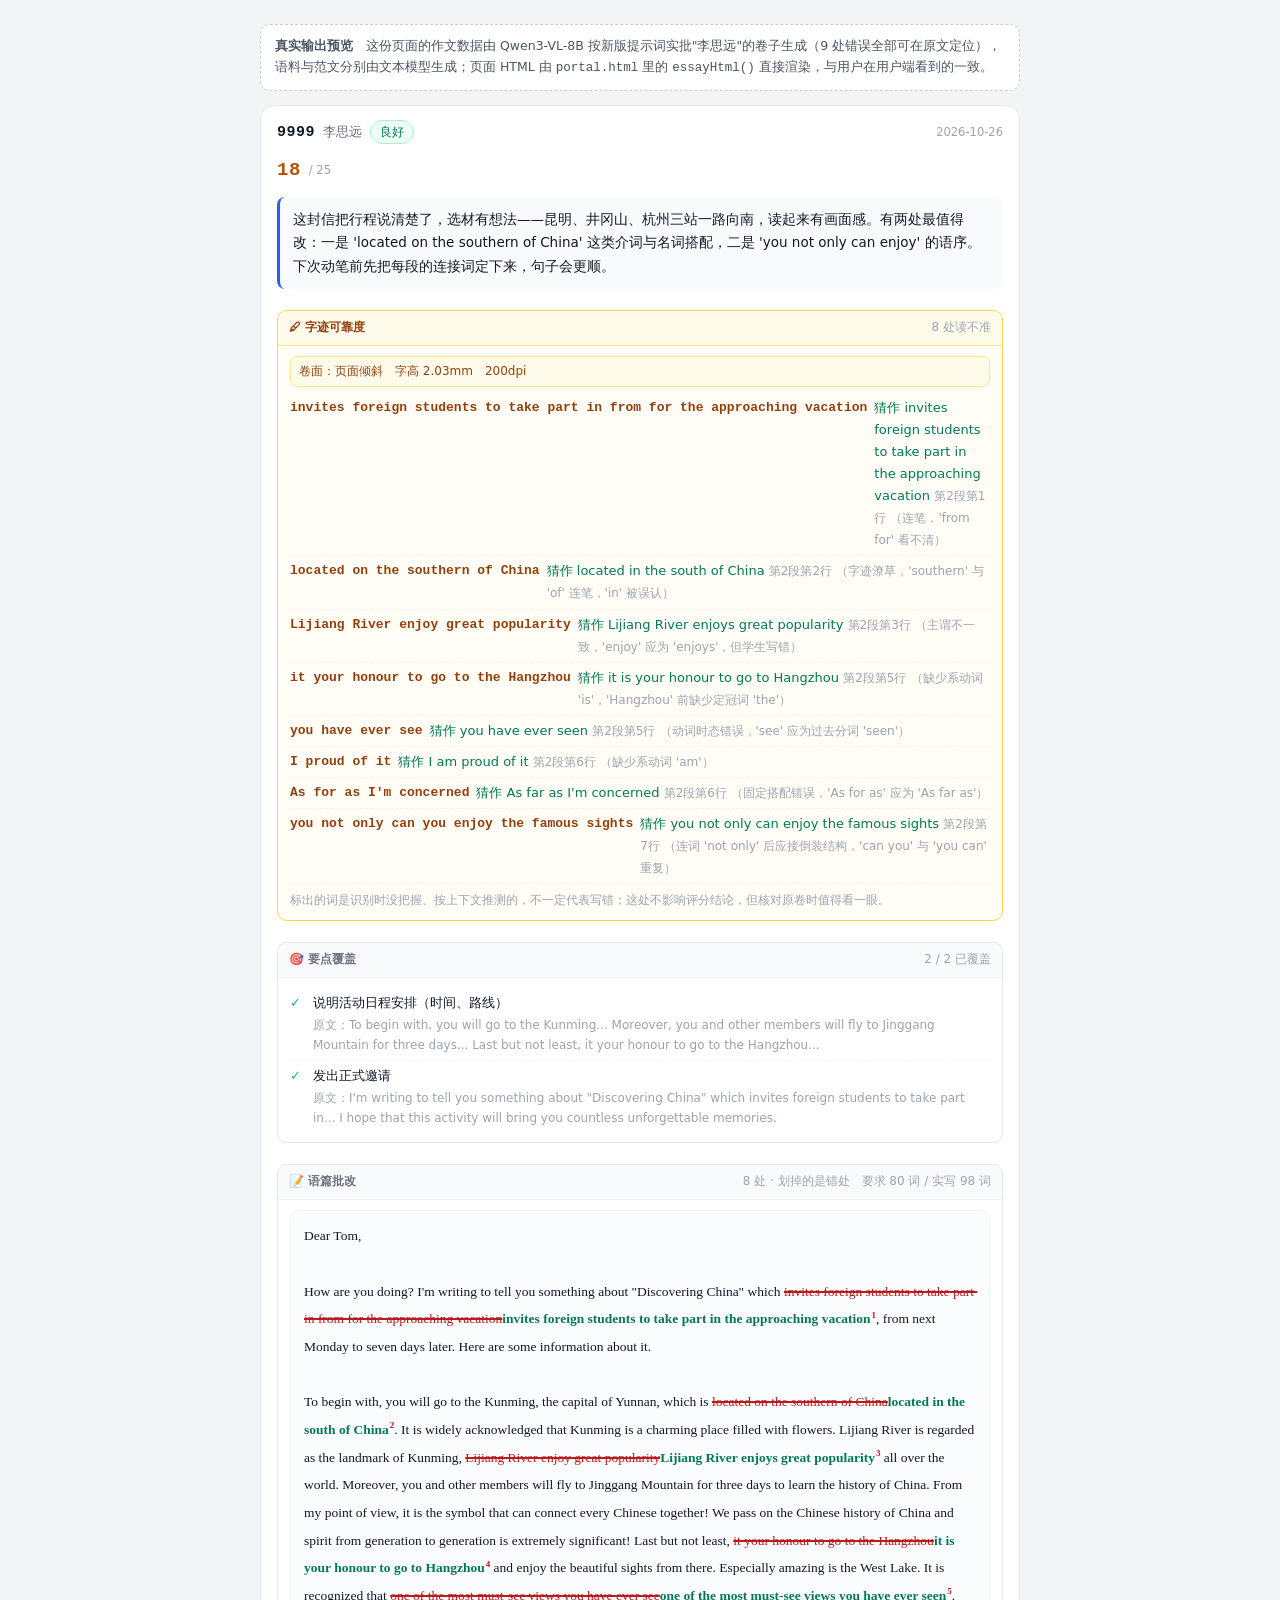
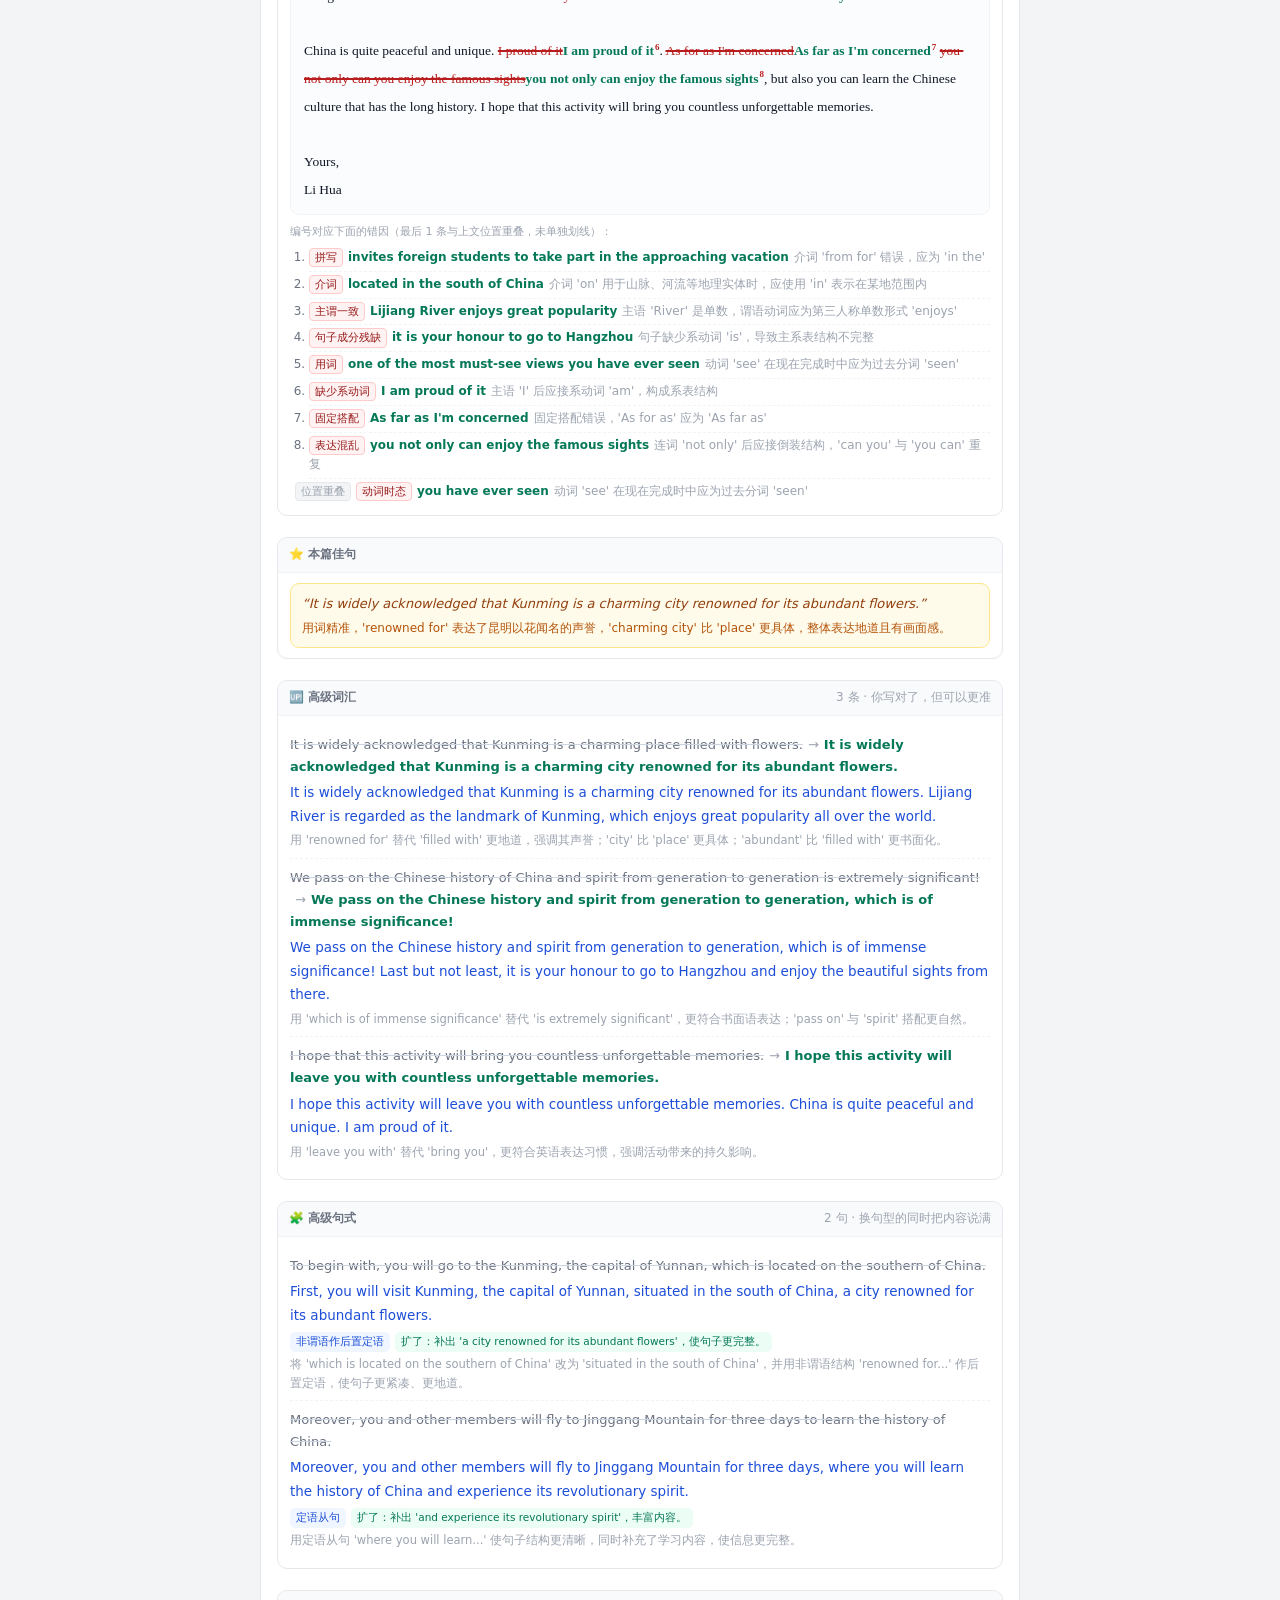
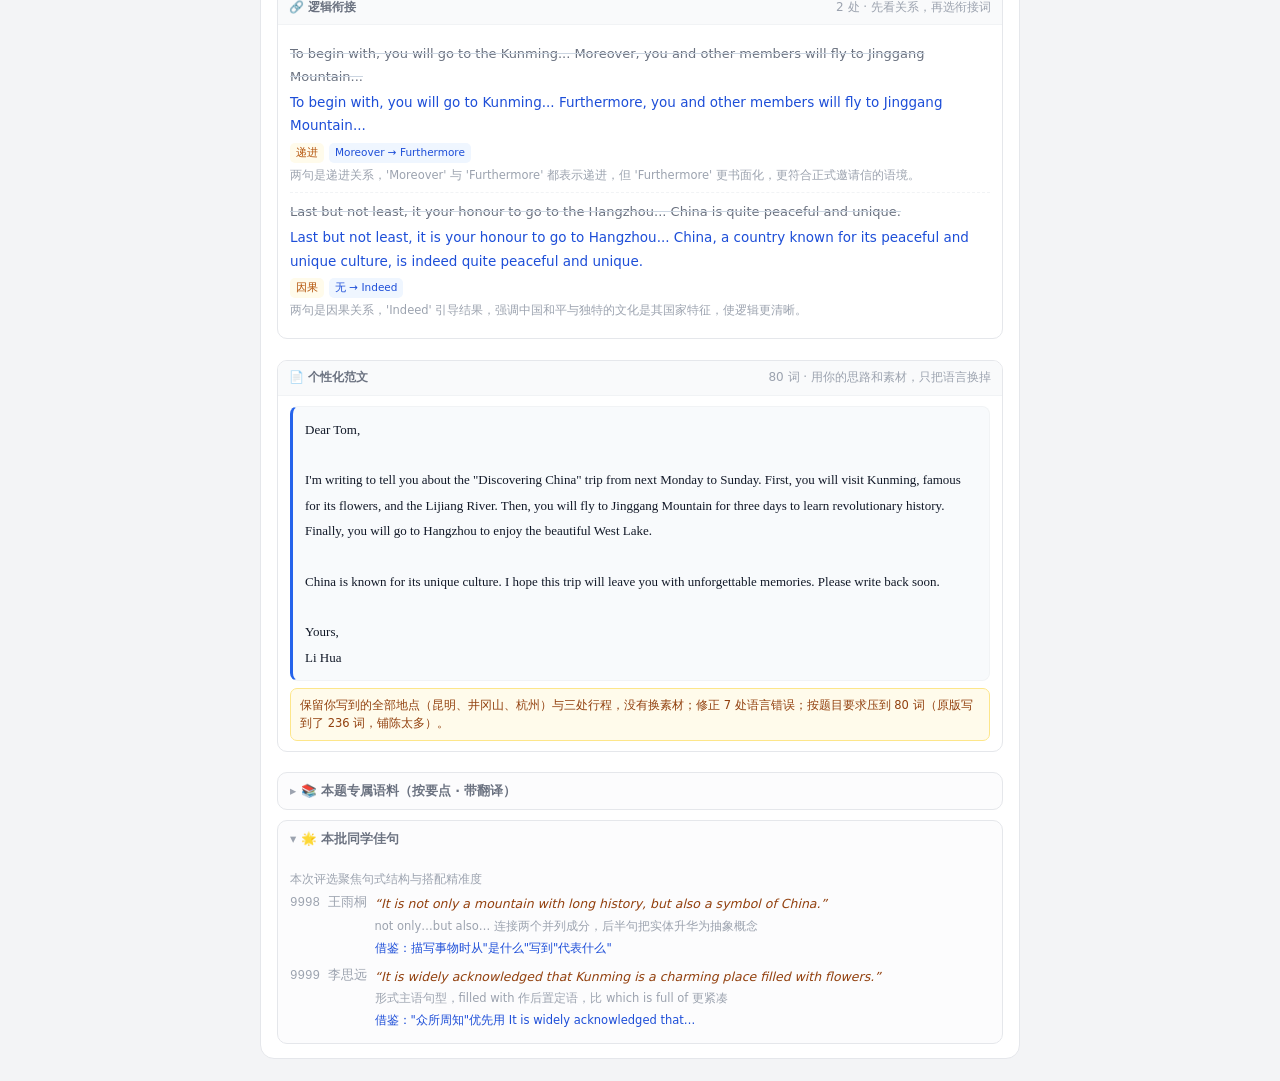
==== docs/preview-report-v2.html @ f43c24b8 "合并：学号口径重构 + 学生报告 v2（并发两轮改动一并入库） 本次提交包含两条并行工作流的改动，均已核验共存、可编译、测试通过。  一、学号口径（本轮） - 新增 _student_index() " ====
<!DOCTYPE html>
<html lang="zh-CN"><head><meta charset="UTF-8">
<meta name="viewport" content="width=device-width, initial-scale=1.0">
<title>学生报告 v2 · 真实输出预览</title>
<style>

:root{
  --primary:#2563eb; --primary-dark:#1d4ed8; --primary-soft:#eff6ff;
  --bg:#f5f6f8; --card:#fff; --line:#e5e7eb; --line-soft:#f1f3f5;
  --text:#111827; --text2:#6b7280; --muted:#9ca3af;
  --ok:#10b981; --warn:#f59e0b; --danger:#ef4444;
  --radius:14px;
}
*{box-sizing:border-box;-webkit-tap-highlight-color:transparent;}
html,body{margin:0;padding:0;}
body{
  background:var(--bg);color:var(--text);
  font-family:"PingFang SC","Microsoft YaHei","Segoe UI",system-ui,-apple-system,sans-serif;
  font-size:15px;line-height:1.65;
}
a{color:var(--primary);text-decoration:none;}

/* 登录 */
.login-wrap{min-height:100vh;display:flex;align-items:center;justify-content:center;padding:24px;}
.login-card{background:#fff;border:1px solid var(--line);border-radius:18px;padding:34px 30px;width:100%;max-width:400px;box-shadow:0 10px 40px rgba(17,24,39,.06);}
.login-card .logo{height:34px;margin-bottom:18px;display:block;}
.login-card h1{font-size:20px;margin:0 0 6px;font-weight:600;}
.login-card p.sub{color:var(--text2);font-size:13px;margin:0 0 22px;}
.login-card label{display:block;font-size:13px;color:var(--text2);margin:14px 0 6px;font-weight:500;}
input[type=text],input[type=password],select{
  width:100%;border:1px solid var(--line);border-radius:10px;padding:11px 13px;font-size:15px;
  font-family:inherit;color:var(--text);background:#fff;outline:none;transition:.15s;
}
input:focus,select:focus{border-color:var(--primary);box-shadow:0 0 0 3px rgba(37,99,235,.12);}
.btn{
  appearance:none;border:1px solid var(--line);background:#fff;color:var(--text);
  padding:10px 16px;border-radius:10px;font-size:14px;cursor:pointer;transition:.15s;
  font-family:inherit;display:inline-flex;align-items:center;justify-content:center;gap:6px;
}
.btn:hover{background:#f9fafb;}
.btn:disabled{opacity:.55;cursor:not-allowed;}
.btn.primary{background:var(--primary);border-color:var(--primary);color:#fff;}
.btn.primary:hover{background:var(--primary-dark);}
.btn.ok{background:var(--ok);border-color:var(--ok);color:#fff;}
.btn.danger{color:var(--danger);border-color:#fecaca;}
.btn.sm{padding:6px 12px;font-size:13px;border-radius:8px;}
.btn.block{width:100%;margin-top:22px;padding:12px;font-size:15px;font-weight:500;}
.err{color:var(--danger);font-size:13px;min-height:18px;margin-top:10px;}

/* 顶栏 */
.topbar{background:#fff;border-bottom:1px solid var(--line);position:sticky;top:0;z-index:40;padding:12px 20px;display:flex;align-items:center;gap:14px;}
.topbar img{height:26px;display:block;}
.topbar .who{font-size:13px;color:var(--text2);}
.topbar .who b{color:var(--text);font-weight:600;}
.topbar .spacer{flex:1;}
.chip{font-size:11.5px;padding:3px 9px;border-radius:999px;background:var(--primary-soft);color:var(--primary-dark);border:1px solid #bfdbfe;font-weight:500;}
.chip.gray{background:#f3f4f6;border-color:var(--line);color:var(--text2);}

.wrap{max-width:1280px;margin:0 auto;padding:20px 20px 70px;}
@media (max-width:600px){.wrap{padding:14px 14px 70px;}.topbar{padding:10px 14px;}}

/* 统计 */
.stats{display:grid;grid-template-columns:repeat(3,1fr);gap:12px;margin-bottom:20px;}
@media (max-width:520px){.stats{grid-template-columns:repeat(3,1fr);gap:8px;}}
.stat{background:#fff;border:1px solid var(--line);border-radius:var(--radius);padding:16px 18px;}
.stat .n{font-size:26px;font-weight:600;letter-spacing:-.5px;line-height:1.2;}
.stat .l{font-size:12.5px;color:var(--text2);margin-top:2px;}
.stat.g .n{color:var(--ok);} .stat.w .n{color:var(--warn);}

h2.sec{font-size:16px;margin:26px 0 12px;font-weight:600;display:flex;align-items:center;gap:8px;}
h2.sec .cnt{font-size:12.5px;color:var(--muted);font-weight:400;}

/* 班级卡 */
.classgrid{display:grid;grid-template-columns:repeat(auto-fill,minmax(230px,1fr));gap:12px;}
.classcard{background:#fff;border:1px solid var(--line);border-radius:var(--radius);padding:16px;cursor:pointer;transition:.15s;}
.classcard:hover{border-color:var(--primary);box-shadow:0 4px 16px rgba(37,99,235,.09);transform:translateY(-1px);}
.classcard .t{display:flex;align-items:center;gap:8px;font-weight:600;font-size:15px;}
.classcard .meta{font-size:12.5px;color:var(--text2);margin-top:8px;display:flex;gap:10px;flex-wrap:wrap;}
.classcard .bar{height:5px;background:#f1f3f5;border-radius:99px;margin-top:12px;overflow:hidden;display:flex;}
.classcard .bar i{display:block;height:100%;background:var(--ok);}
.classcard .bar i.p{background:#e5e7eb;}
.pill{font-size:11px;padding:2px 8px;border-radius:999px;background:#ecfdf5;color:#047857;border:1px solid #a7f3d0;}
.pill.gray{background:#f3f4f6;color:var(--text2);border-color:var(--line);}

.classcard.on{border-color:var(--primary);box-shadow:0 0 0 2px rgba(37,99,235,.18);}
.classcard.on .t::after{content:"当前查看";margin-left:auto;font-size:10.5px;font-weight:500;color:var(--primary);}

/* 当前查看范围 */
.statscope{display:flex;align-items:center;gap:10px;margin:0 0 10px;font-size:12.5px;color:var(--text2);}
.statscope b{color:var(--primary-dark);font-weight:600;}
.statscope .btn{padding:3px 9px;font-size:12px;}

/* 详情区班级切换 */
.classswitch{display:flex;align-items:center;gap:8px;flex-wrap:wrap;margin:-4px 0 14px;}
.classswitch .cslab{font-size:12px;color:var(--muted);}
.classswitch .cs{display:inline-flex;align-items:center;gap:6px;font-size:12.5px;padding:5px 12px;border-radius:999px;
  border:1px solid var(--line);background:#fff;color:var(--text2);cursor:pointer;transition:.15s;font-family:inherit;}
.classswitch .cs i{font-style:normal;font-size:11px;color:var(--muted);}
.classswitch .cs:hover{border-color:var(--primary);color:var(--primary);}
.classswitch .cs.on{background:var(--primary);border-color:var(--primary);color:#fff;}
.classswitch .cs.on i{color:rgba(255,255,255,.8);}

/* 加载 / 出错占位 */
.loadingbox,.errbox{grid-column:1/-1;display:flex;align-items:center;gap:10px;justify-content:center;
  background:#fff;border:1px solid var(--line);border-radius:var(--radius);padding:40px 20px;font-size:13.5px;color:var(--text2);}
.errbox{color:#b91c1c;border-color:#fecaca;background:#fef2f2;}
.spin.dark{border-color:#e5e7eb;border-top-color:var(--primary);}

/* 记录列表 */
.toolbar{display:flex;gap:10px;align-items:center;flex-wrap:wrap;margin-bottom:14px;}
.toolbar .spacer{flex:1;}
.records{display:grid;grid-template-columns:repeat(auto-fill,minmax(280px,1fr));gap:16px;}
.rec{background:#fff;border:1px solid var(--line);border-radius:var(--radius);overflow:hidden;display:flex;flex-direction:column;}
.rec .pic{height:250px;background:#f3f4f6;display:flex;align-items:center;justify-content:center;overflow:hidden;cursor:zoom-in;position:relative;border-bottom:1px solid var(--line-soft);}
.rec .pic img{max-width:100%;max-height:100%;object-fit:contain;display:block;}
.rec .st{position:absolute;top:10px;left:10px;font-size:11.5px;padding:3px 9px;border-radius:999px;background:rgba(17,24,39,.75);color:#fff;}
.rec .st.done{background:rgba(16,185,129,.92);}
.rec .bd{padding:14px 16px;display:flex;flex-direction:column;gap:10px;flex:1;}
.rec .head{display:flex;align-items:baseline;gap:8px;flex-wrap:wrap;}
.rec .sid{font-family:ui-monospace,Consolas,monospace;font-size:15px;font-weight:600;letter-spacing:.5px;}
.rec .nm{font-size:13px;color:var(--text2);}
.rec .tm{font-size:11.5px;color:var(--muted);margin-left:auto;}
.rec .task{font-size:12px;color:var(--text2);}
.comment{font-size:13.5px;line-height:1.75;white-space:pre-wrap;background:#f9fafb;border-left:3px solid var(--primary);border-radius:8px;padding:11px 13px;max-height:230px;overflow:auto;}
.comment.empty{color:var(--muted);border-left-color:var(--line);font-style:normal;}
.rec .acts{display:flex;gap:6px;flex-wrap:wrap;margin-top:auto;}
.scorerow{display:flex;align-items:center;gap:8px;flex-wrap:wrap;}
.score{font-family:ui-monospace,Consolas,monospace;font-size:19px;font-weight:600;color:#b45309;letter-spacing:.5px;}
.score.na{font-size:13px;color:var(--muted);font-weight:400;}
.lvl{font-size:11.5px;padding:2px 9px;border-radius:999px;background:#ecfdf5;color:#047857;border:1px solid #a7f3d0;}
.lvl.warn{background:#fffbeb;color:#b45309;border-color:#fde68a;}
.lvl.bad{background:#fef2f2;color:#b91c1c;border-color:#fecaca;}
.subj{font-size:11.5px;color:var(--muted);}
.pieces{display:flex;flex-direction:column;gap:10px;}
.piece{border:1px solid var(--line);border-radius:10px;overflow:hidden;background:#fff;}
.piece .ph{display:flex;align-items:center;gap:8px;padding:7px 11px;background:#f9fafb;border-bottom:1px solid var(--line-soft);font-size:12px;}
.piece .ph .lb{font-weight:500;}
.piece .ph .sc{margin-left:auto;font-family:ui-monospace,Consolas,monospace;color:#b45309;font-weight:600;}
.piece .pb{padding:10px 12px;font-size:13px;line-height:1.7;white-space:pre-wrap;}
.piece .thumbline{display:block;cursor:zoom-in;background:#f3f4f6;}
.piece .thumbline img{display:block;width:100%;max-height:260px;object-fit:contain;}
.plist{display:flex;flex-wrap:wrap;gap:5px;}
.chip{font-size:11.5px;padding:2px 8px;border-radius:6px;background:#f0fdf4;color:#166534;border:1px solid #bbf7d0;}
.chip.bad{background:#fef2f2;color:#991b1b;border-color:#fecaca;}

/* ---------- 英语作文专项 ---------- */
.eblk{margin-top:11px;border:1px solid var(--line);border-radius:10px;background:#fff;overflow:hidden;}
.eblk>.eh{display:flex;align-items:center;gap:7px;padding:7px 11px;background:#f9fafb;border-bottom:1px solid var(--line-soft);font-size:12px;font-weight:600;color:var(--text2);}
.eblk>.eh .cnt{margin-left:auto;font-weight:400;color:var(--muted);}
.eblk>.eb{padding:10px 12px;font-size:13px;line-height:1.7;}
.req{display:flex;gap:7px;padding:4px 0;border-bottom:1px dashed var(--line-soft);}
.req:last-child{border-bottom:none;}
.req .mk{flex:none;width:16px;font-weight:700;}
.req.c-covered .mk{color:var(--ok);}
.req.c-partial .mk{color:var(--warn);}
.req.c-missing .mk{color:var(--danger);}
.req .pt{flex:1;}
.req .ev{display:block;color:var(--muted);font-size:12px;margin-top:1px;}
.err{display:flex;gap:8px;padding:6px 0;border-bottom:1px dashed var(--line-soft);}
.err:last-child{border-bottom:none;}
.err .ty{flex:none;font-size:10.5px;padding:1px 6px;border-radius:5px;background:#fef2f2;color:#991b1b;border:1px solid #fecaca;height:18px;line-height:16px;}
.err .body{flex:1;min-width:0;}
.err .q{color:#991b1b;text-decoration:line-through;text-decoration-color:rgba(153,27,27,.45);}
.err .f{color:#047857;font-weight:500;}

/* 字迹可靠度 */
.eblk.warnblk{border-color:#fcd34d;background:#fffdf5;}
.eblk.warnblk>.eh{background:#fffbeb;border-bottom-color:#fde68a;color:#92400e;}
.qtag{font-size:12px;color:#92400e;background:#fffbeb;border:1px solid #fde68a;border-radius:7px;padding:4px 8px;margin-bottom:6px;}
.hwline{display:flex;gap:7px;padding:4px 0;border-bottom:1px dashed var(--line-soft);}
.hwline:last-child{border-bottom:none;}
.hwline .wr{flex:none;color:#92400e;font-weight:600;font-family:ui-monospace,Menlo,monospace;}
.hwline .wf{color:#047857;}
.qnote{font-size:11.5px;color:var(--muted);margin-top:7px;line-height:1.6;}
.err .w{display:block;color:var(--muted);font-size:11.5px;margin-top:1px;}
.rw{padding:7px 0;border-bottom:1px dashed var(--line-soft);}
.rw:last-child{border-bottom:none;}
.rw .o{color:var(--text2);}
.rw .n{color:#1d4ed8;font-weight:500;}
.rw .fo{font-size:11px;color:var(--muted);margin-left:6px;}
.award{background:#fffbeb;border:1px solid #fde68a;border-radius:9px;padding:9px 11px;font-size:13px;line-height:1.7;}
.award .qt{font-style:italic;color:#92400e;}
.award .wh{display:block;color:#b45309;font-size:12px;margin-top:3px;}
.edu details{margin-top:10px;border:1px solid var(--line);border-radius:10px;background:#fcfcfd;}
.edu summary{cursor:pointer;padding:8px 12px;font-size:12.5px;font-weight:600;color:var(--text2);list-style:none;}
.edu summary::-webkit-details-marker{display:none;}
.edu summary::before{content:"▸ ";color:var(--muted);}
.edu details[open] summary::before{content:"▾ ";}
.edu .inner{padding:2px 12px 12px;font-size:13px;line-height:1.75;}
.edu .h{font-size:12px;font-weight:600;color:var(--text2);margin:9px 0 3px;}
.edu .li{padding:2px 0;border-bottom:1px dashed var(--line-soft);}
.edu .li:last-child{border-bottom:none;}
.edu .tag{font-size:10.5px;padding:1px 6px;border-radius:5px;background:var(--primary-soft);color:var(--primary-dark);margin-right:6px;}
.awardlist{display:flex;flex-direction:column;gap:7px;}
.awarditem{display:flex;gap:8px;font-size:12.5px;}
.awarditem .who{flex:none;color:var(--muted);font-family:ui-monospace,Consolas,monospace;}
.awarditem .q{color:#92400e;font-style:italic;}

/* ---------- 报告 v2：语篇批改 / 词汇句式衔接 / 范文 / 按要点语料 ---------- */
.essaybody{font-family:Georgia,"Times New Roman",serif;font-size:13.5px;line-height:2.05;
  white-space:pre-wrap;word-break:break-word;background:#fbfcfd;border:1px solid var(--line-soft);
  border-radius:9px;padding:11px 13px;}
.essaybody del{color:#b91c1c;text-decoration:line-through;text-decoration-thickness:1.5px;text-decoration-color:#b91c1c;}
.essaybody ins{color:#047857;text-decoration:none;font-weight:600;}
.essaybody sup.mk{color:#b91c1c;font-size:9px;font-weight:700;margin-left:1px;}
.causenote{font-size:11px;color:var(--muted);margin:8px 0 3px;}
.causes{margin:0;padding-left:19px;}
.causes li{font-size:12px;line-height:1.65;color:var(--text2);padding:3px 0;border-bottom:1px dashed var(--line-soft);}
.causes li:last-child{border-bottom:none;}
.causes li .ty{display:inline-block;font-size:10.5px;padding:0 5px;border-radius:4px;background:#fef2f2;
  color:#991b1b;border:1px solid #fecaca;margin-right:5px;}
.causes li b{color:#047857;font-weight:600;margin-right:5px;}
.causes li .w{color:var(--muted);}
.causes li.nono{list-style:none;margin-left:-14px;}
.upg{padding:8px 0;border-bottom:1px dashed var(--line-soft);}
.upg:last-child{border-bottom:none;}
.upg .ln1{font-size:13px;line-height:1.7;}
.upg .o{color:var(--text2);text-decoration:line-through;text-decoration-color:#cbd5e1;}
.upg .ar{color:var(--muted);margin:0 5px;}
.upg .n{color:#047857;font-weight:600;}
.upg .big{font-size:13.5px;line-height:1.75;color:#1d4ed8;margin-top:3px;}
.upg .why{font-size:11.5px;color:var(--muted);margin-top:3px;line-height:1.6;}
.tags2{display:flex;gap:5px;flex-wrap:wrap;margin-top:5px;}
.lab{font-size:10.5px;padding:1px 6px;border-radius:5px;background:var(--primary-soft);color:var(--primary-dark);}
.lab.g{background:#ecfdf5;color:#047857;}
.lab.a{background:#fffbeb;color:#b45309;}
.modelbox{background:#f8fafc;border:1px solid var(--line-soft);border-left:3px solid var(--primary);
  border-radius:8px;padding:10px 12px;font-family:Georgia,serif;font-size:13px;line-height:1.95;white-space:pre-wrap;}
.mnote{font-size:11.5px;color:#92400e;background:#fffbeb;border:1px solid #fde68a;border-radius:7px;
  padding:7px 9px;margin-top:7px;line-height:1.6;}
.cp{margin-top:9px;}
.cph{font-size:12px;font-weight:600;color:var(--text2);padding-bottom:3px;
  border-bottom:1px solid var(--line-soft);margin-bottom:4px;}
.ci{padding:4px 0;border-bottom:1px dashed var(--line-soft);}
.ci:last-child{border-bottom:none;}
.ci .en{font-size:12.8px;line-height:1.6;}
.ci .cn{font-size:11.8px;color:var(--text2);}
.ci .cu{font-size:11px;color:var(--muted);}
textarea{
  width:100%;min-height:120px;border:1px solid var(--line);border-radius:10px;padding:11px;
  font-family:inherit;font-size:13.5px;line-height:1.7;resize:vertical;outline:none;
}
textarea:focus{border-color:var(--primary);box-shadow:0 0 0 3px rgba(37,99,235,.12);}

.empty{background:#fff;border:1.5px dashed var(--line);border-radius:var(--radius);padding:54px 24px;text-align:center;color:var(--muted);}
.empty .big{font-size:34px;opacity:.45;margin-bottom:8px;}

/* 弹层 */
.mask{position:fixed;inset:0;background:rgba(17,24,39,.66);z-index:200;display:none;align-items:center;justify-content:center;padding:20px;}
.mask.show{display:flex;}
.modal{background:#fff;border-radius:16px;width:100%;max-width:1000px;max-height:92vh;display:flex;flex-direction:column;overflow:hidden;}
.modal .mhd{padding:15px 20px;border-bottom:1px solid var(--line);display:flex;align-items:center;gap:10px;}
.modal .mhd h3{margin:0;font-size:16px;}
.modal .mhd .spacer{flex:1;}
.modal .mbd{padding:18px 20px;overflow:auto;}
.modal .mft{padding:12px 20px;border-top:1px solid var(--line);display:flex;gap:8px;justify-content:flex-end;}
.modal img.full{max-width:100%;display:block;margin:0 auto;border:1px solid var(--line);border-radius:10px;}

.toast{position:fixed;left:50%;transform:translateX(-50%);bottom:28px;z-index:500;display:flex;flex-direction:column;gap:8px;align-items:center;width:max-content;max-width:92vw;}
.toast .t{background:#111827;color:#fff;padding:10px 18px;border-radius:10px;font-size:13.5px;box-shadow:0 8px 24px rgba(0,0,0,.22);}
.toast .t.ok{background:#059669;} .toast .t.err{background:#dc2626;}
.spin{display:inline-block;width:13px;height:13px;border:2px solid rgba(255,255,255,.35);border-top-color:#fff;border-radius:50%;animation:sp .7s linear infinite;}
@keyframes sp{to{transform:rotate(360deg);}}
.hidden{display:none !important;}

body{background:#f3f4f6;padding:24px 14px;}
.pv{max-width:760px;margin:0 auto;}
.pv .note{background:#fff;border:1px dashed #c7ccd4;border-radius:10px;padding:10px 14px;
  font-size:12.5px;color:#4b5563;margin-bottom:14px;line-height:1.7;}
.pv .rec{max-width:none;}
</style></head>
<body><div class="pv">
<div class="note"><b>真实输出预览</b>　这份页面的作文数据由 Qwen3-VL-8B 按新版提示词实批"李思远"的卷子生成（9 处错误全部可在原文定位），
语料与范文分别由文本模型生成；页面 HTML 由 <code>portal.html</code> 里的 <code>essayHtml()</code> 直接渲染，与用户在用户端看到的一致。</div>
<div class="rec"><div class="bd">
  <div class="head"><span class="sid">9999</span><span class="nm">李思远</span><span class="lvl">良好</span><span class="tm">2026-10-26</span></div>
  <div class="scorerow"><span class="score">18</span><span class="subj">/ 25</span></div>
  <div class="comment">这封信把行程说清楚了，选材有想法——昆明、井冈山、杭州三站一路向南，读起来有画面感。有两处最值得改：一是 'located on the southern of China' 这类介词与名词搭配，二是 'you not only can enjoy' 的语序。下次动笔前先把每段的连接词定下来，句子会更顺。</div>
  <div class="eblk warnblk"><div class="eh">🖊 字迹可靠度<span class="cnt">8 处读不准</span></div><div class="eb"><div class="qtag">卷面：页面倾斜　字高 2.03mm　200dpi</div><div class="hwline"><span class="wr">invites foreign students to take part in from for the approaching vacation</span><div><span class="wf">猜作 invites foreign students to take part in the approaching vacation</span> <span style="color:var(--muted);font-size:12px;">第2段第1行</span> <span style="color:var(--muted);font-size:12px;">（连笔，&#39;from for&#39; 看不清）</span></div></div><div class="hwline"><span class="wr">located on the southern of China</span><div><span class="wf">猜作 located in the south of China</span> <span style="color:var(--muted);font-size:12px;">第2段第2行</span> <span style="color:var(--muted);font-size:12px;">（字迹潦草，&#39;southern&#39; 与 &#39;of&#39; 连笔，&#39;in&#39; 被误认）</span></div></div><div class="hwline"><span class="wr">Lijiang River enjoy great popularity</span><div><span class="wf">猜作 Lijiang River enjoys great popularity</span> <span style="color:var(--muted);font-size:12px;">第2段第3行</span> <span style="color:var(--muted);font-size:12px;">（主谓不一致，&#39;enjoy&#39; 应为 &#39;enjoys&#39;，但学生写错）</span></div></div><div class="hwline"><span class="wr">it your honour to go to the Hangzhou</span><div><span class="wf">猜作 it is your honour to go to Hangzhou</span> <span style="color:var(--muted);font-size:12px;">第2段第5行</span> <span style="color:var(--muted);font-size:12px;">（缺少系动词 &#39;is&#39;，&#39;Hangzhou&#39; 前缺少定冠词 &#39;the&#39;）</span></div></div><div class="hwline"><span class="wr">you have ever see</span><div><span class="wf">猜作 you have ever seen</span> <span style="color:var(--muted);font-size:12px;">第2段第5行</span> <span style="color:var(--muted);font-size:12px;">（动词时态错误，&#39;see&#39; 应为过去分词 &#39;seen&#39;）</span></div></div><div class="hwline"><span class="wr">I proud of it</span><div><span class="wf">猜作 I am proud of it</span> <span style="color:var(--muted);font-size:12px;">第2段第6行</span> <span style="color:var(--muted);font-size:12px;">（缺少系动词 &#39;am&#39;）</span></div></div><div class="hwline"><span class="wr">As for as I&#39;m concerned</span><div><span class="wf">猜作 As far as I&#39;m concerned</span> <span style="color:var(--muted);font-size:12px;">第2段第6行</span> <span style="color:var(--muted);font-size:12px;">（固定搭配错误，&#39;As for as&#39; 应为 &#39;As far as&#39;）</span></div></div><div class="hwline"><span class="wr">you not only can you enjoy the famous sights</span><div><span class="wf">猜作 you not only can enjoy the famous sights</span> <span style="color:var(--muted);font-size:12px;">第2段第7行</span> <span style="color:var(--muted);font-size:12px;">（连词 &#39;not only&#39; 后应接倒装结构，&#39;can you&#39; 与 &#39;you can&#39; 重复）</span></div></div><div class="qnote">标出的词是识别时没把握、按上下文推测的，不一定代表写错；这处不影响评分结论，但核对原卷时值得看一眼。</div></div></div><div class="eblk"><div class="eh">🎯 要点覆盖<span class="cnt">2 / 2 已覆盖</span></div><div class="eb"><div class="req c-covered"><span class="mk">✓</span><span class="pt">说明活动日程安排（时间、路线）<span class="ev">原文：To begin with, you will go to the Kunming... Moreover, you and other members will fly to Jinggang Mountain for three days... Last but not least, it your honour to go to the Hangzhou...</span></span></div><div class="req c-covered"><span class="mk">✓</span><span class="pt">发出正式邀请<span class="ev">原文：I&#39;m writing to tell you something about &quot;Discovering China&quot; which invites foreign students to take part in... I hope that this activity will bring you countless unforgettable memories.</span></span></div></div></div><div class="eblk"><div class="eh">📝 语篇批改<span class="cnt">8 处 · 划掉的是错处　要求 80 词 / 实写 98 词</span></div><div class="eb"><div class="essaybody">Dear Tom,

How are you doing? I&#39;m writing to tell you something about &quot;Discovering China&quot; which <del>invites foreign students to take part in from for the approaching vacation</del><ins>invites foreign students to take part in the approaching vacation</ins><sup class="mk">1</sup>, from next Monday to seven days later. Here are some information about it.

To begin with, you will go to the Kunming, the capital of Yunnan, which is <del>located on the southern of China</del><ins>located in the south of China</ins><sup class="mk">2</sup>. It is widely acknowledged that Kunming is a charming place filled with flowers. Lijiang River is regarded as the landmark of Kunming, <del>Lijiang River enjoy great popularity</del><ins>Lijiang River enjoys great popularity</ins><sup class="mk">3</sup> all over the world. Moreover, you and other members will fly to Jinggang Mountain for three days to learn the history of China. From my point of view, it is the symbol that can connect every Chinese together! We pass on the Chinese history of China and spirit from generation to generation is extremely significant! Last but not least, <del>it your honour to go to the Hangzhou</del><ins>it is your honour to go to Hangzhou</ins><sup class="mk">4</sup> and enjoy the beautiful sights from there. Especially amazing is the West Lake. It is recognized that <del>one of the most must-see views you have ever see</del><ins>one of the most must-see views you have ever seen</ins><sup class="mk">5</sup>.

China is quite peaceful and unique. <del>I proud of it</del><ins>I am proud of it</ins><sup class="mk">6</sup>. <del>As for as I&#39;m concerned</del><ins>As far as I&#39;m concerned</ins><sup class="mk">7</sup> <del>you not only can you enjoy the famous sights</del><ins>you not only can enjoy the famous sights</ins><sup class="mk">8</sup>, but also you can learn the Chinese culture that has the long history. I hope that this activity will bring you countless unforgettable memories.

Yours,
Li Hua</div><div class="causenote">编号对应下面的错因（最后 1 条与上文位置重叠，未单独划线）：</div><ol class="causes"><li value="1"><span class="ty">拼写</span><b>invites foreign students to take part in the approaching vacation</b><span class="w">介词 &#39;from for&#39; 错误，应为 &#39;in the&#39;</span></li><li value="2"><span class="ty">介词</span><b>located in the south of China</b><span class="w">介词 &#39;on&#39; 用于山脉、河流等地理实体时，应使用 &#39;in&#39; 表示在某地范围内</span></li><li value="3"><span class="ty">主谓一致</span><b>Lijiang River enjoys great popularity</b><span class="w">主语 &#39;River&#39; 是单数，谓语动词应为第三人称单数形式 &#39;enjoys&#39;</span></li><li value="4"><span class="ty">句子成分残缺</span><b>it is your honour to go to Hangzhou</b><span class="w">句子缺少系动词 &#39;is&#39;，导致主系表结构不完整</span></li><li value="5"><span class="ty">用词</span><b>one of the most must-see views you have ever seen</b><span class="w">动词 &#39;see&#39; 在现在完成时中应为过去分词 &#39;seen&#39;</span></li><li value="6"><span class="ty">缺少系动词</span><b>I am proud of it</b><span class="w">主语 &#39;I&#39; 后应接系动词 &#39;am&#39;，构成系表结构</span></li><li value="7"><span class="ty">固定搭配</span><b>As far as I&#39;m concerned</b><span class="w">固定搭配错误，&#39;As for as&#39; 应为 &#39;As far as&#39;</span></li><li value="8"><span class="ty">表达混乱</span><b>you not only can enjoy the famous sights</b><span class="w">连词 &#39;not only&#39; 后应接倒装结构，&#39;can you&#39; 与 &#39;you can&#39; 重复</span></li><li class="nono"><span class="ty" style="background:#f3f4f6;color:var(--muted);border-color:var(--line)">位置重叠</span><span class="ty">动词时态</span><b>you have ever seen</b><span class="w">动词 &#39;see&#39; 在现在完成时中应为过去分词 &#39;seen&#39;</span></li></ol></div></div><div class="eblk"><div class="eh">⭐ 本篇佳句</div><div class="eb"><div class="award"><span class="qt">“It is widely acknowledged that Kunming is a charming city renowned for its abundant flowers.”</span><span class="wh">用词精准，&#39;renowned for&#39; 表达了昆明以花闻名的声誉，&#39;charming city&#39; 比 &#39;place&#39; 更具体，整体表达地道且有画面感。</span></div></div></div><div class="eblk"><div class="eh">🆙 高级词汇<span class="cnt">3 条 · 你写对了，但可以更准</span></div><div class="eb"><div class="upg"><div class="ln1"><span class="o">It is widely acknowledged that Kunming is a charming place filled with flowers.</span><span class="ar">→</span><span class="n">It is widely acknowledged that Kunming is a charming city renowned for its abundant flowers.</span></div><div class="big">It is widely acknowledged that Kunming is a charming city renowned for its abundant flowers. Lijiang River is regarded as the landmark of Kunming, which enjoys great popularity all over the world.</div><div class="why">用 &#39;renowned for&#39; 替代 &#39;filled with&#39; 更地道，强调其声誉；&#39;city&#39; 比 &#39;place&#39; 更具体；&#39;abundant&#39; 比 &#39;filled with&#39; 更书面化。</div></div><div class="upg"><div class="ln1"><span class="o">We pass on the Chinese history of China and spirit from generation to generation is extremely significant!</span><span class="ar">→</span><span class="n">We pass on the Chinese history and spirit from generation to generation, which is of immense significance!</span></div><div class="big">We pass on the Chinese history and spirit from generation to generation, which is of immense significance! Last but not least, it is your honour to go to Hangzhou and enjoy the beautiful sights from there.</div><div class="why">用 &#39;which is of immense significance&#39; 替代 &#39;is extremely significant&#39;，更符合书面语表达；&#39;pass on&#39; 与 &#39;spirit&#39; 搭配更自然。</div></div><div class="upg"><div class="ln1"><span class="o">I hope that this activity will bring you countless unforgettable memories.</span><span class="ar">→</span><span class="n">I hope this activity will leave you with countless unforgettable memories.</span></div><div class="big">I hope this activity will leave you with countless unforgettable memories. China is quite peaceful and unique. I am proud of it.</div><div class="why">用 &#39;leave you with&#39; 替代 &#39;bring you&#39;，更符合英语表达习惯，强调活动带来的持久影响。</div></div></div></div><div class="eblk"><div class="eh">🧩 高级句式<span class="cnt">2 句 · 换句型的同时把内容说满</span></div><div class="eb"><div class="upg"><div class="ln1"><span class="o">To begin with, you will go to the Kunming, the capital of Yunnan, which is located on the southern of China.</span></div><div class="big">First, you will visit Kunming, the capital of Yunnan, situated in the south of China, a city renowned for its abundant flowers.</div><div class="tags2"><span class="lab">非谓语作后置定语</span><span class="lab g">扩了：补出 &#39;a city renowned for its abundant flowers&#39;，使句子更完整。</span></div><div class="why">将 &#39;which is located on the southern of China&#39; 改为 &#39;situated in the south of China&#39;，并用非谓语结构 &#39;renowned for...&#39; 作后置定语，使句子更紧凑、更地道。</div></div><div class="upg"><div class="ln1"><span class="o">Moreover, you and other members will fly to Jinggang Mountain for three days to learn the history of China.</span></div><div class="big">Moreover, you and other members will fly to Jinggang Mountain for three days, where you will learn the history of China and experience its revolutionary spirit.</div><div class="tags2"><span class="lab">定语从句</span><span class="lab g">扩了：补出 &#39;and experience its revolutionary spirit&#39;，丰富内容。</span></div><div class="why">用定语从句 &#39;where you will learn...&#39; 使句子结构更清晰，同时补充了学习内容，使信息更完整。</div></div></div></div><div class="eblk"><div class="eh">🔗 逻辑衔接<span class="cnt">2 处 · 先看关系，再选衔接词</span></div><div class="eb"><div class="upg"><div class="ln1"><span class="o">To begin with, you will go to the Kunming... Moreover, you and other members will fly to Jinggang Mountain...</span></div><div class="big">To begin with, you will go to Kunming... Furthermore, you and other members will fly to Jinggang Mountain...</div><div class="tags2"><span class="lab a">递进</span><span class="lab">Moreover → Furthermore</span></div><div class="why">两句是递进关系，&#39;Moreover&#39; 与 &#39;Furthermore&#39; 都表示递进，但 &#39;Furthermore&#39; 更书面化，更符合正式邀请信的语境。</div></div><div class="upg"><div class="ln1"><span class="o">Last but not least, it your honour to go to the Hangzhou... China is quite peaceful and unique.</span></div><div class="big">Last but not least, it is your honour to go to Hangzhou... China, a country known for its peaceful and unique culture, is indeed quite peaceful and unique.</div><div class="tags2"><span class="lab a">因果</span><span class="lab">无 → Indeed</span></div><div class="why">两句是因果关系，&#39;Indeed&#39; 引导结果，强调中国和平与独特的文化是其国家特征，使逻辑更清晰。</div></div></div></div><div class="eblk"><div class="eh">📄 个性化范文<span class="cnt">80 词 · 用你的思路和素材，只把语言换掉</span></div><div class="eb"><div class="modelbox">Dear Tom,

I&#39;m writing to tell you about the &quot;Discovering China&quot; trip from next Monday to Sunday. First, you will visit Kunming, famous for its flowers, and the Lijiang River. Then, you will fly to Jinggang Mountain for three days to learn revolutionary history. Finally, you will go to Hangzhou to enjoy the beautiful West Lake.

China is known for its unique culture. I hope this trip will leave you with unforgettable memories. Please write back soon.

Yours,
Li Hua</div><div class="mnote">保留你写到的全部地点（昆明、井冈山、杭州）与三处行程，没有换素材；修正 7 处语言错误；按题目要求压到 80 词（原版写到了 236 词，铺陈太多）。</div></div></div><div class="edu"><details><summary>📚 本题专属语料（按要点 · 带翻译）</summary><div class="inner"><div class="cp"><div class="cph">说明活动日程安排（时间、路线）</div><div class="ci"><div class="en">The tour will start at 8:00 a.m. on Saturday and visit the Great Wall and the Forbidden City.</div><div class="cn">行程将于周六上午 8 点开始，游览长城和故宫。</div><div class="cu">▸ 开头介绍具体日程</div></div><div class="ci"><div class="en">We will travel by bus to see the famous landmarks in Beijing.</div><div class="cn">我们将乘大巴车去参观北京著名的地标。</div><div class="cu">▸ 补充交通方式与路线</div></div></div><div class="cp"><div class="cph">发出正式邀请</div><div class="ci"><div class="en">I sincerely invite you to join us and experience the beauty of China.</div><div class="cn">我诚挚地邀请你加入我们，体验中国之美。</div><div class="cu">▸ 中间段落发出邀请</div></div></div><div class="h">本话题易错</div><div class="li"><span style="color:var(--muted)">说明活动日程安排（时间、路线）　</span><span style="color:#991b1b">We go to many places like the Wall and Palace.</span> → <span style="color:#047857">We will visit the Great Wall and the Forbidden City on Saturday.</span></div><div class="li"><span style="color:var(--muted)">发出正式邀请　</span><span style="color:#991b1b">Come with me if you want.</span> → <span style="color:#047857">I sincerely invite you to join us for this activity.</span></div><div class="li"><span style="color:var(--muted)">说明活动日程安排（时间、路线）　</span><span style="color:#991b1b">The time is next week and the place is Beijing.</span> → <span style="color:#047857">The tour starts at 8:00 a.m. on Saturday and covers Beijing&#39;s main sights.</span></div></div></details><details open><summary>🌟 本批同学佳句</summary><div class="inner"><div class="h" style="font-weight:400;color:var(--muted)">本次评选聚焦句式结构与搭配精准度</div><div class="awardlist"><div class="awarditem"><span class="who">9998 王雨桐</span><span><span class="q">“It is not only a mountain with long history, but also a symbol of China.”</span><br><span style="color:var(--muted);font-size:11.5px">not only…but also… 连接两个并列成分，后半句把实体升华为抽象概念</span><br><span style="color:var(--primary-dark);font-size:11.5px">借鉴：描写事物时从&quot;是什么&quot;写到&quot;代表什么&quot;</span></span></div><div class="awarditem"><span class="who">9999 李思远</span><span><span class="q">“It is widely acknowledged that Kunming is a charming place filled with flowers.”</span><br><span style="color:var(--muted);font-size:11.5px">形式主语句型，filled with 作后置定语，比 which is full of 更紧凑</span><br><span style="color:var(--primary-dark);font-size:11.5px">借鉴：&quot;众所周知&quot;优先用 It is widely acknowledged that…</span></span></div></div></div></details></div>
</div></div>
</div></body></html>
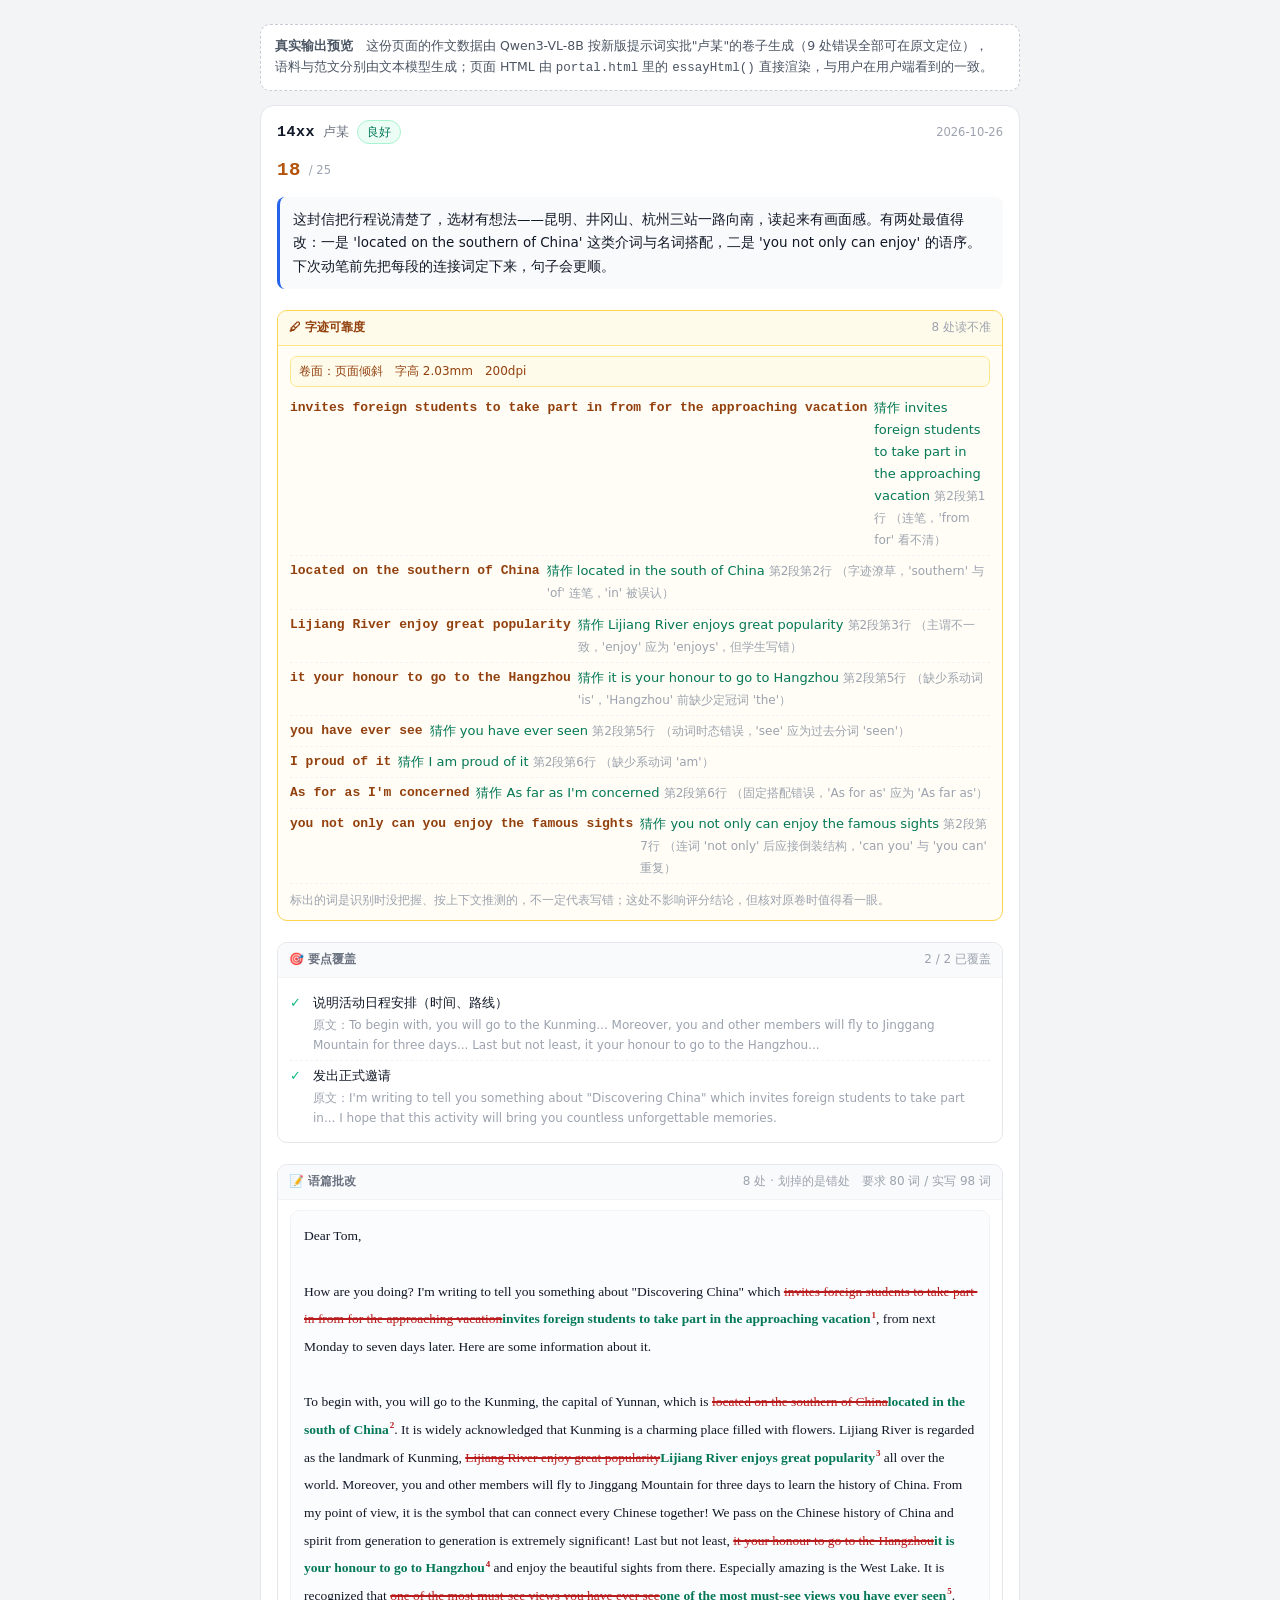
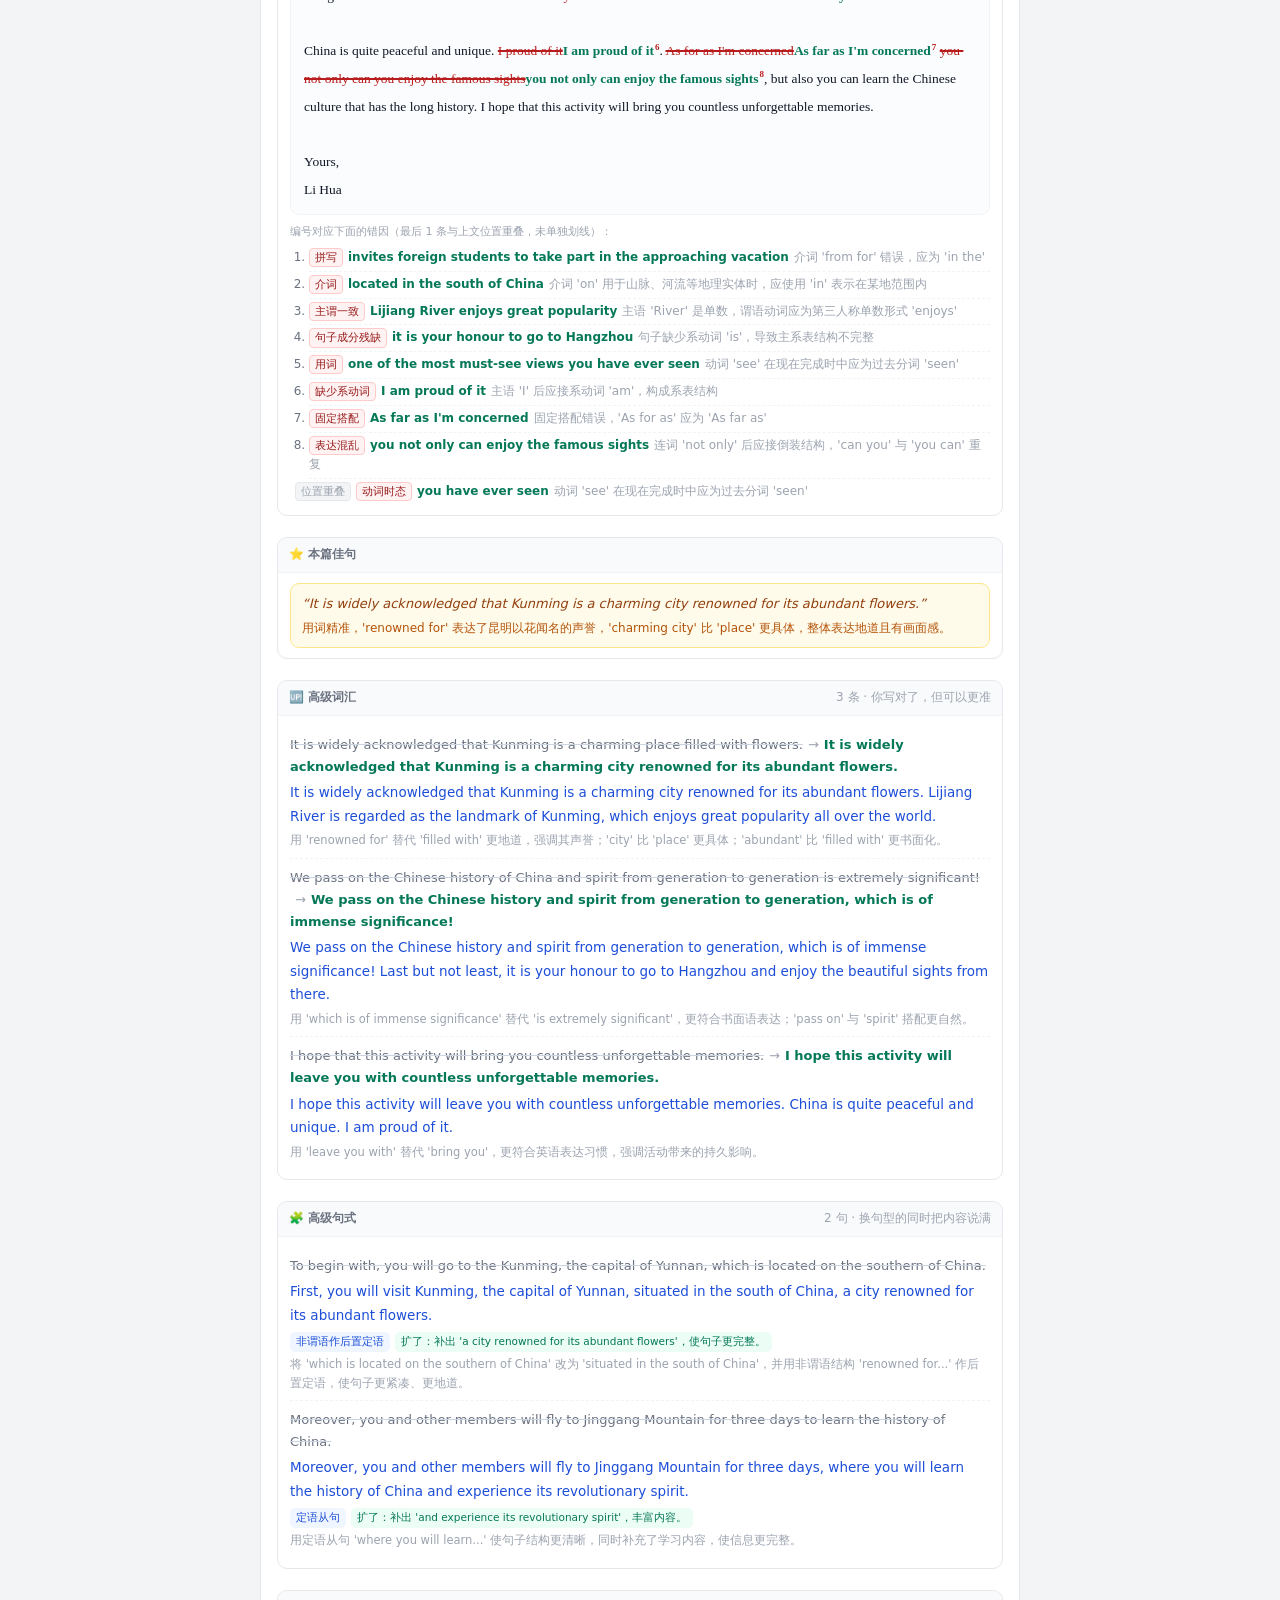
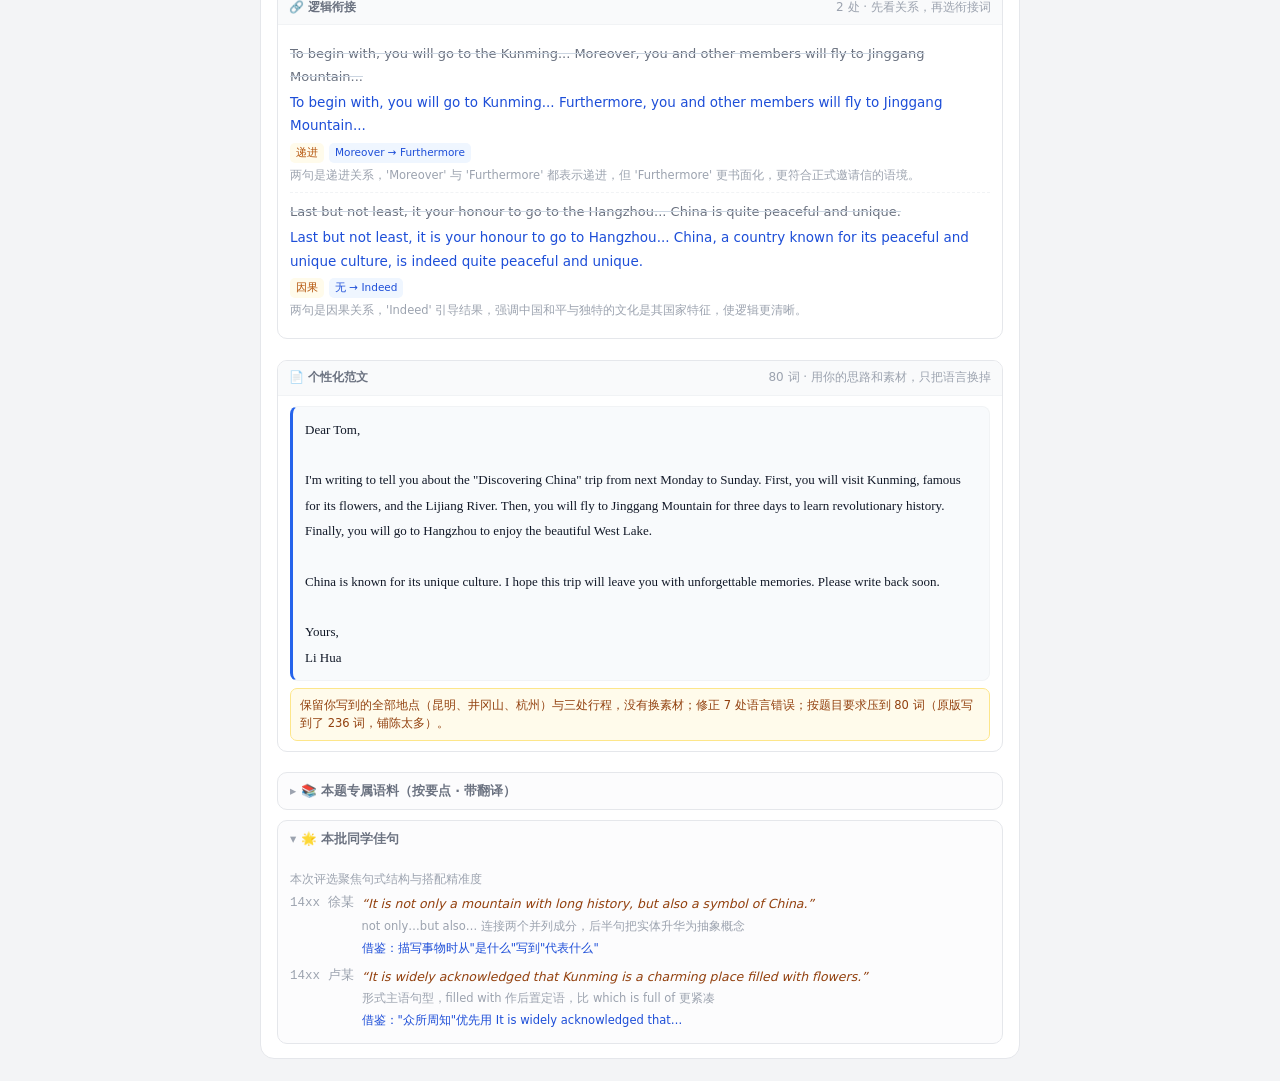
==== commit 752151cf: "合并：登录页账号提示 + 报告 v2 收尾 登录页（/ 与 /portal 两处） - 新增「账号和密码怎么填」提示：学生账号=完整学号、密码同学号，卷面后四位需补 26；   教师=工号/手机号，初" ====
--- a/docs/preview-report-v2.html
+++ b/docs/preview-report-v2.html
@@ -46,6 +46,16 @@
 .btn.sm{padding:6px 12px;font-size:13px;border-radius:8px;}
 .btn.block{width:100%;margin-top:22px;padding:12px;font-size:15px;font-weight:500;}
 .err{color:var(--danger);font-size:13px;min-height:18px;margin-top:10px;}
+
+/* 登录页：账号密码提示 */
+.login-help{margin-top:14px;padding:12px 14px;background:#f9fafb;border:1px solid var(--line);
+  border-radius:10px;font-size:12.5px;line-height:1.8;color:var(--text2);}
+.login-help .tt{font-size:13px;font-weight:600;color:var(--text);margin-bottom:4px;}
+.login-help .row{display:flex;gap:8px;align-items:flex-start;}
+.login-help .row .who{flex:0 0 46px;color:var(--muted);}
+.login-help code{background:#fff;border:1px solid var(--line);border-radius:4px;padding:0 5px;
+  font-family:ui-monospace,Consolas,monospace;font-size:11.5px;color:var(--primary-dark);white-space:nowrap;}
+.login-help .foot{margin-top:6px;padding-top:6px;border-top:1px dashed var(--line);font-size:11.5px;color:var(--muted);}
 
 /* 顶栏 */
 .topbar{background:#fff;border-bottom:1px solid var(--line);position:sticky;top:0;z-index:40;padding:12px 20px;display:flex;align-items:center;gap:14px;}
@@ -109,7 +119,7 @@
 /* 记录列表 */
 .toolbar{display:flex;gap:10px;align-items:center;flex-wrap:wrap;margin-bottom:14px;}
 .toolbar .spacer{flex:1;}
-.records{display:grid;grid-template-columns:repeat(auto-fill,minmax(280px,1fr));gap:16px;}
+.records{display:grid;grid-template-columns:repeat(auto-fill,minmax(360px,1fr));gap:16px;}
 .rec{background:#fff;border:1px solid var(--line);border-radius:var(--radius);overflow:hidden;display:flex;flex-direction:column;}
 .rec .pic{height:250px;background:#f3f4f6;display:flex;align-items:center;justify-content:center;overflow:hidden;cursor:zoom-in;position:relative;border-bottom:1px solid var(--line-soft);}
 .rec .pic img{max-width:100%;max-height:100%;object-fit:contain;display:block;}
@@ -270,10 +280,10 @@
 .pv .rec{max-width:none;}
 </style></head>
 <body><div class="pv">
-<div class="note"><b>真实输出预览</b>　这份页面的作文数据由 Qwen3-VL-8B 按新版提示词实批"李思远"的卷子生成（9 处错误全部可在原文定位），
+<div class="note"><b>真实输出预览</b>　这份页面的作文数据由 Qwen3-VL-8B 按新版提示词实批"卢某"的卷子生成（9 处错误全部可在原文定位），
 语料与范文分别由文本模型生成；页面 HTML 由 <code>portal.html</code> 里的 <code>essayHtml()</code> 直接渲染，与用户在用户端看到的一致。</div>
 <div class="rec"><div class="bd">
-  <div class="head"><span class="sid">9999</span><span class="nm">李思远</span><span class="lvl">良好</span><span class="tm">2026-10-26</span></div>
+  <div class="head"><span class="sid">14xx</span><span class="nm">卢某</span><span class="lvl">良好</span><span class="tm">2026-10-26</span></div>
   <div class="scorerow"><span class="score">18</span><span class="subj">/ 25</span></div>
   <div class="comment">这封信把行程说清楚了，选材有想法——昆明、井冈山、杭州三站一路向南，读起来有画面感。有两处最值得改：一是 'located on the southern of China' 这类介词与名词搭配，二是 'you not only can enjoy' 的语序。下次动笔前先把每段的连接词定下来，句子会更顺。</div>
   <div class="eblk warnblk"><div class="eh">🖊 字迹可靠度<span class="cnt">8 处读不准</span></div><div class="eb"><div class="qtag">卷面：页面倾斜　字高 2.03mm　200dpi</div><div class="hwline"><span class="wr">invites foreign students to take part in from for the approaching vacation</span><div><span class="wf">猜作 invites foreign students to take part in the approaching vacation</span> <span style="color:var(--muted);font-size:12px;">第2段第1行</span> <span style="color:var(--muted);font-size:12px;">（连笔，&#39;from for&#39; 看不清）</span></div></div><div class="hwline"><span class="wr">located on the southern of China</span><div><span class="wf">猜作 located in the south of China</span> <span style="color:var(--muted);font-size:12px;">第2段第2行</span> <span style="color:var(--muted);font-size:12px;">（字迹潦草，&#39;southern&#39; 与 &#39;of&#39; 连笔，&#39;in&#39; 被误认）</span></div></div><div class="hwline"><span class="wr">Lijiang River enjoy great popularity</span><div><span class="wf">猜作 Lijiang River enjoys great popularity</span> <span style="color:var(--muted);font-size:12px;">第2段第3行</span> <span style="color:var(--muted);font-size:12px;">（主谓不一致，&#39;enjoy&#39; 应为 &#39;enjoys&#39;，但学生写错）</span></div></div><div class="hwline"><span class="wr">it your honour to go to the Hangzhou</span><div><span class="wf">猜作 it is your honour to go to Hangzhou</span> <span style="color:var(--muted);font-size:12px;">第2段第5行</span> <span style="color:var(--muted);font-size:12px;">（缺少系动词 &#39;is&#39;，&#39;Hangzhou&#39; 前缺少定冠词 &#39;the&#39;）</span></div></div><div class="hwline"><span class="wr">you have ever see</span><div><span class="wf">猜作 you have ever seen</span> <span style="color:var(--muted);font-size:12px;">第2段第5行</span> <span style="color:var(--muted);font-size:12px;">（动词时态错误，&#39;see&#39; 应为过去分词 &#39;seen&#39;）</span></div></div><div class="hwline"><span class="wr">I proud of it</span><div><span class="wf">猜作 I am proud of it</span> <span style="color:var(--muted);font-size:12px;">第2段第6行</span> <span style="color:var(--muted);font-size:12px;">（缺少系动词 &#39;am&#39;）</span></div></div><div class="hwline"><span class="wr">As for as I&#39;m concerned</span><div><span class="wf">猜作 As far as I&#39;m concerned</span> <span style="color:var(--muted);font-size:12px;">第2段第6行</span> <span style="color:var(--muted);font-size:12px;">（固定搭配错误，&#39;As for as&#39; 应为 &#39;As far as&#39;）</span></div></div><div class="hwline"><span class="wr">you not only can you enjoy the famous sights</span><div><span class="wf">猜作 you not only can enjoy the famous sights</span> <span style="color:var(--muted);font-size:12px;">第2段第7行</span> <span style="color:var(--muted);font-size:12px;">（连词 &#39;not only&#39; 后应接倒装结构，&#39;can you&#39; 与 &#39;you can&#39; 重复）</span></div></div><div class="qnote">标出的词是识别时没把握、按上下文推测的，不一定代表写错；这处不影响评分结论，但核对原卷时值得看一眼。</div></div></div><div class="eblk"><div class="eh">🎯 要点覆盖<span class="cnt">2 / 2 已覆盖</span></div><div class="eb"><div class="req c-covered"><span class="mk">✓</span><span class="pt">说明活动日程安排（时间、路线）<span class="ev">原文：To begin with, you will go to the Kunming... Moreover, you and other members will fly to Jinggang Mountain for three days... Last but not least, it your honour to go to the Hangzhou...</span></span></div><div class="req c-covered"><span class="mk">✓</span><span class="pt">发出正式邀请<span class="ev">原文：I&#39;m writing to tell you something about &quot;Discovering China&quot; which invites foreign students to take part in... I hope that this activity will bring you countless unforgettable memories.</span></span></div></div></div><div class="eblk"><div class="eh">📝 语篇批改<span class="cnt">8 处 · 划掉的是错处　要求 80 词 / 实写 98 词</span></div><div class="eb"><div class="essaybody">Dear Tom,
@@ -292,6 +302,6 @@
 China is known for its unique culture. I hope this trip will leave you with unforgettable memories. Please write back soon.
 
 Yours,
-Li Hua</div><div class="mnote">保留你写到的全部地点（昆明、井冈山、杭州）与三处行程，没有换素材；修正 7 处语言错误；按题目要求压到 80 词（原版写到了 236 词，铺陈太多）。</div></div></div><div class="edu"><details><summary>📚 本题专属语料（按要点 · 带翻译）</summary><div class="inner"><div class="cp"><div class="cph">说明活动日程安排（时间、路线）</div><div class="ci"><div class="en">The tour will start at 8:00 a.m. on Saturday and visit the Great Wall and the Forbidden City.</div><div class="cn">行程将于周六上午 8 点开始，游览长城和故宫。</div><div class="cu">▸ 开头介绍具体日程</div></div><div class="ci"><div class="en">We will travel by bus to see the famous landmarks in Beijing.</div><div class="cn">我们将乘大巴车去参观北京著名的地标。</div><div class="cu">▸ 补充交通方式与路线</div></div></div><div class="cp"><div class="cph">发出正式邀请</div><div class="ci"><div class="en">I sincerely invite you to join us and experience the beauty of China.</div><div class="cn">我诚挚地邀请你加入我们，体验中国之美。</div><div class="cu">▸ 中间段落发出邀请</div></div></div><div class="h">本话题易错</div><div class="li"><span style="color:var(--muted)">说明活动日程安排（时间、路线）　</span><span style="color:#991b1b">We go to many places like the Wall and Palace.</span> → <span style="color:#047857">We will visit the Great Wall and the Forbidden City on Saturday.</span></div><div class="li"><span style="color:var(--muted)">发出正式邀请　</span><span style="color:#991b1b">Come with me if you want.</span> → <span style="color:#047857">I sincerely invite you to join us for this activity.</span></div><div class="li"><span style="color:var(--muted)">说明活动日程安排（时间、路线）　</span><span style="color:#991b1b">The time is next week and the place is Beijing.</span> → <span style="color:#047857">The tour starts at 8:00 a.m. on Saturday and covers Beijing&#39;s main sights.</span></div></div></details><details open><summary>🌟 本批同学佳句</summary><div class="inner"><div class="h" style="font-weight:400;color:var(--muted)">本次评选聚焦句式结构与搭配精准度</div><div class="awardlist"><div class="awarditem"><span class="who">9998 王雨桐</span><span><span class="q">“It is not only a mountain with long history, but also a symbol of China.”</span><br><span style="color:var(--muted);font-size:11.5px">not only…but also… 连接两个并列成分，后半句把实体升华为抽象概念</span><br><span style="color:var(--primary-dark);font-size:11.5px">借鉴：描写事物时从&quot;是什么&quot;写到&quot;代表什么&quot;</span></span></div><div class="awarditem"><span class="who">9999 李思远</span><span><span class="q">“It is widely acknowledged that Kunming is a charming place filled with flowers.”</span><br><span style="color:var(--muted);font-size:11.5px">形式主语句型，filled with 作后置定语，比 which is full of 更紧凑</span><br><span style="color:var(--primary-dark);font-size:11.5px">借鉴：&quot;众所周知&quot;优先用 It is widely acknowledged that…</span></span></div></div></div></details></div>
+Li Hua</div><div class="mnote">保留你写到的全部地点（昆明、井冈山、杭州）与三处行程，没有换素材；修正 7 处语言错误；按题目要求压到 80 词（原版写到了 236 词，铺陈太多）。</div></div></div><div class="edu"><details><summary>📚 本题专属语料（按要点 · 带翻译）</summary><div class="inner"><div class="cp"><div class="cph">说明活动日程安排（时间、路线）</div><div class="ci"><div class="en">The tour will start at 8:00 a.m. on Saturday and visit the Great Wall and the Forbidden City.</div><div class="cn">行程将于周六上午 8 点开始，游览长城和故宫。</div><div class="cu">▸ 开头介绍具体日程</div></div><div class="ci"><div class="en">We will travel by bus to see the famous landmarks in Beijing.</div><div class="cn">我们将乘大巴车去参观北京著名的地标。</div><div class="cu">▸ 补充交通方式与路线</div></div></div><div class="cp"><div class="cph">发出正式邀请</div><div class="ci"><div class="en">I sincerely invite you to join us and experience the beauty of China.</div><div class="cn">我诚挚地邀请你加入我们，体验中国之美。</div><div class="cu">▸ 中间段落发出邀请</div></div></div><div class="h">本话题易错</div><div class="li"><span style="color:var(--muted)">说明活动日程安排（时间、路线）　</span><span style="color:#991b1b">We go to many places like the Wall and Palace.</span> → <span style="color:#047857">We will visit the Great Wall and the Forbidden City on Saturday.</span></div><div class="li"><span style="color:var(--muted)">发出正式邀请　</span><span style="color:#991b1b">Come with me if you want.</span> → <span style="color:#047857">I sincerely invite you to join us for this activity.</span></div><div class="li"><span style="color:var(--muted)">说明活动日程安排（时间、路线）　</span><span style="color:#991b1b">The time is next week and the place is Beijing.</span> → <span style="color:#047857">The tour starts at 8:00 a.m. on Saturday and covers Beijing&#39;s main sights.</span></div></div></details><details open><summary>🌟 本批同学佳句</summary><div class="inner"><div class="h" style="font-weight:400;color:var(--muted)">本次评选聚焦句式结构与搭配精准度</div><div class="awardlist"><div class="awarditem"><span class="who">14xx 徐某</span><span><span class="q">“It is not only a mountain with long history, but also a symbol of China.”</span><br><span style="color:var(--muted);font-size:11.5px">not only…but also… 连接两个并列成分，后半句把实体升华为抽象概念</span><br><span style="color:var(--primary-dark);font-size:11.5px">借鉴：描写事物时从&quot;是什么&quot;写到&quot;代表什么&quot;</span></span></div><div class="awarditem"><span class="who">14xx 卢某</span><span><span class="q">“It is widely acknowledged that Kunming is a charming place filled with flowers.”</span><br><span style="color:var(--muted);font-size:11.5px">形式主语句型，filled with 作后置定语，比 which is full of 更紧凑</span><br><span style="color:var(--primary-dark);font-size:11.5px">借鉴：&quot;众所周知&quot;优先用 It is widely acknowledged that…</span></span></div></div></div></details></div>
 </div></div>
 </div></body></html>
